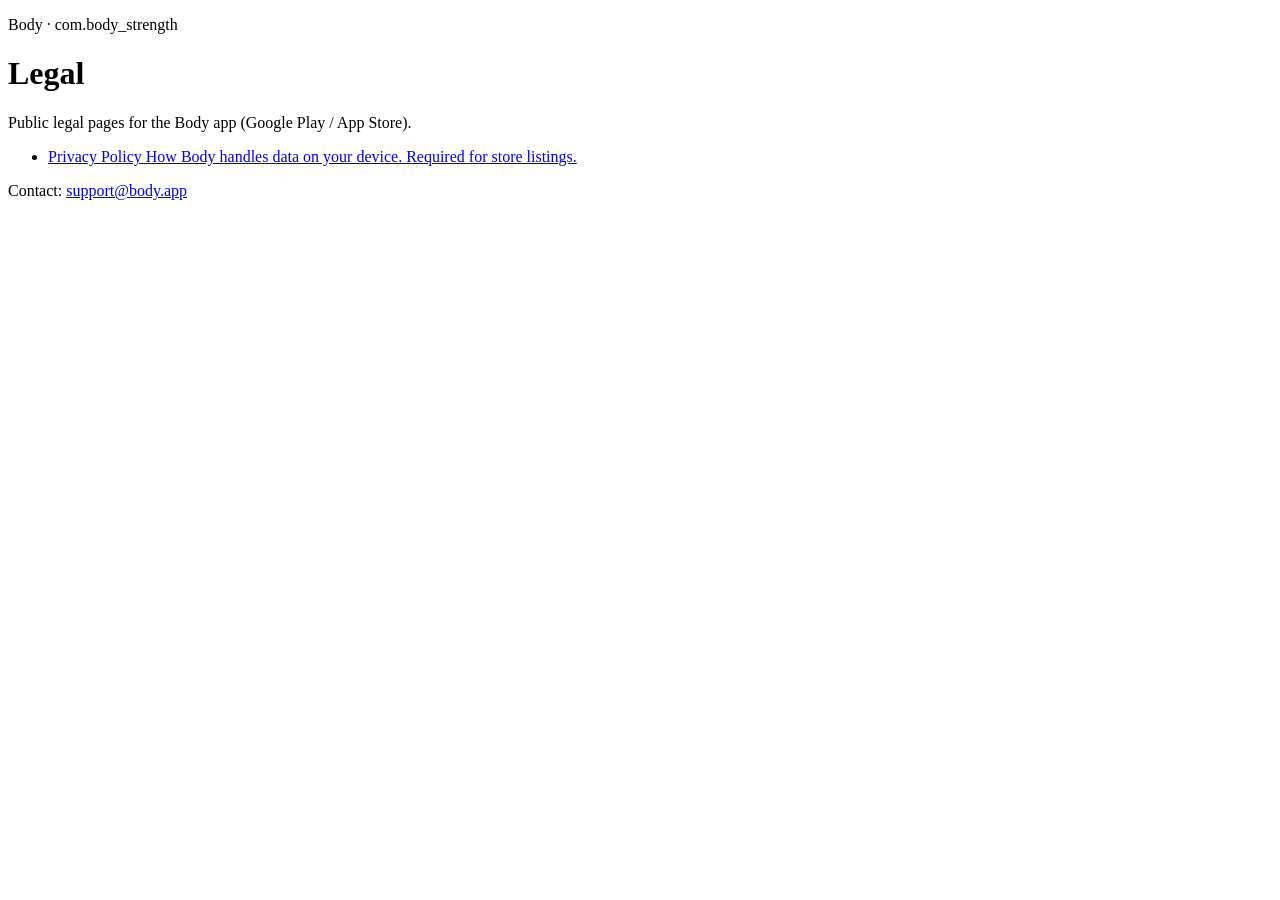
==== index.html @ ecf58af6 "Privacybeleid voor google play store" ====
<!DOCTYPE html>
<html lang="en">
  <head>
    <meta charset="utf-8" />
    <meta name="viewport" content="width=device-width, initial-scale=1" />
    <title>Body — Legal</title>
    <meta
      name="description"
      content="Legal pages for Body (com.body_strength), a local strength progression app."
    />
    <link rel="stylesheet" href="legal.css" />
  </head>
  <body>
    <main class="page">
      <header class="hero">
        <p class="eyebrow">Body · com.body_strength</p>
        <h1>Legal</h1>
        <p class="lede">
          Public legal pages for the Body app (Google Play / App Store).
        </p>
      </header>

      <ul class="link-list">
        <li>
          <a class="card-link" href="privacy.html">
            <span class="card-title">Privacy Policy</span>
            <span class="card-desc"
              >How Body handles data on your device. Required for store
              listings.</span
            >
          </a>
        </li>
      </ul>

      <footer class="footer">
        <p>
          Contact:
          <a href="mailto:support@body.app">support@body.app</a>
        </p>
      </footer>
    </main>
  </body>
</html>
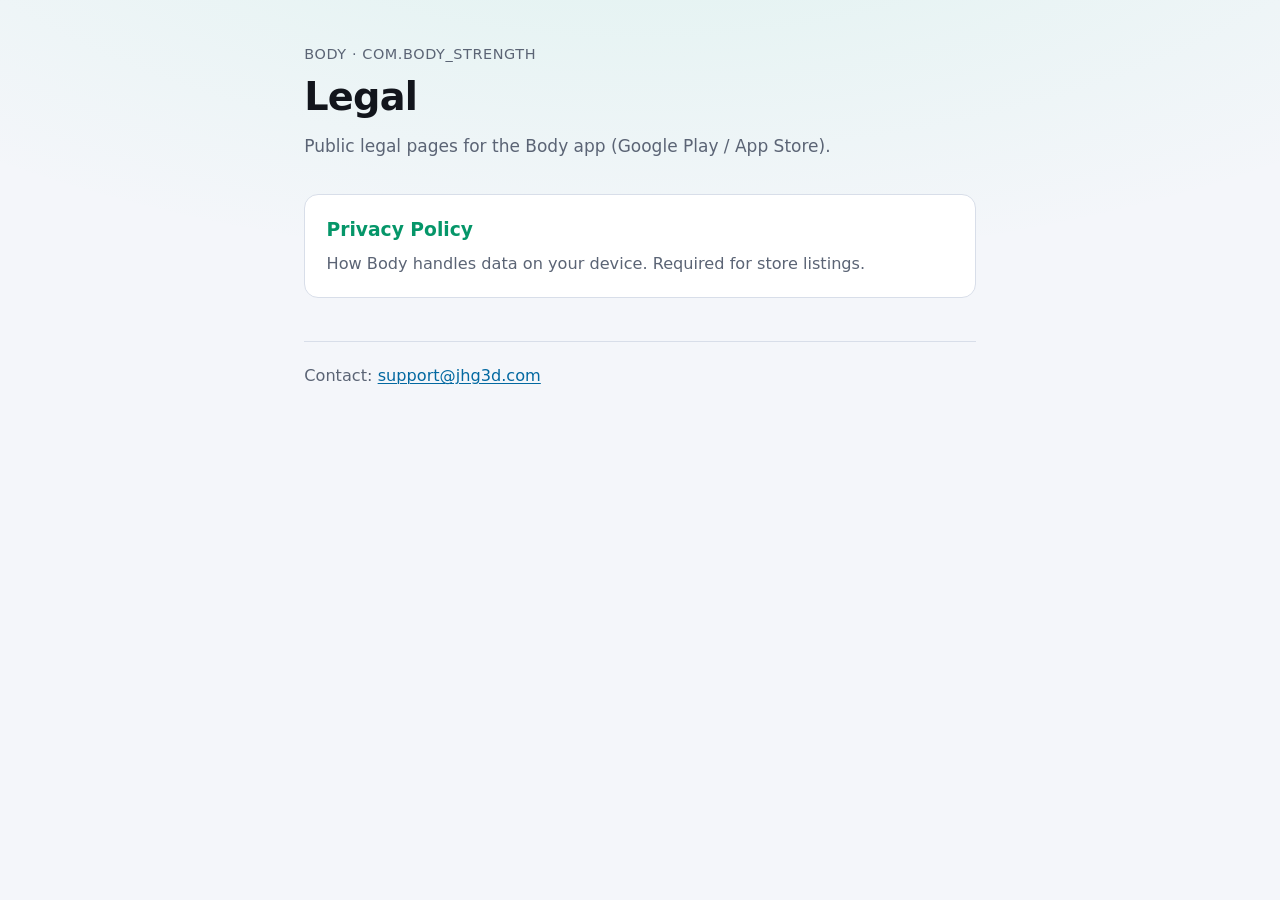
==== commit 888757cb: "Fix support contact to support@jhg3d.com Align GitHub Pages privacy/index with store-listing and app" ====
--- a/index.html
+++ b/index.html
@@ -35,7 +35,7 @@
       <footer class="footer">
         <p>
           Contact:
-          <a href="mailto:support@body.app">support@body.app</a>
+          <a href="mailto:support@jhg3d.com">support@jhg3d.com</a>
         </p>
       </footer>
     </main>
--- a/legal.css
+++ b/legal.css
@@ -0,0 +1,200 @@
+/* Body store legal pages — static, no build step */
+
+:root {
+  color-scheme: light dark;
+  --bg: #0f1218;
+  --surface: #171b24;
+  --text: #e8ecf4;
+  --muted: #9aa3b5;
+  --accent: #6ee7b7;
+  --accent-dim: #34d399;
+  --border: #2a3140;
+  --link: #7dd3fc;
+  --radius: 14px;
+  --max: 42rem;
+  --font: system-ui, -apple-system, "Segoe UI", Roboto, Ubuntu, Cantarell,
+    "Noto Sans", sans-serif;
+}
+
+@media (prefers-color-scheme: light) {
+  :root {
+    --bg: #f4f6fa;
+    --surface: #ffffff;
+    --text: #12151c;
+    --muted: #5b6475;
+    --accent: #059669;
+    --accent-dim: #047857;
+    --border: #d8dee9;
+    --link: #0369a1;
+  }
+}
+
+*,
+*::before,
+*::after {
+  box-sizing: border-box;
+}
+
+html {
+  font-size: 17px;
+  -webkit-text-size-adjust: 100%;
+}
+
+body {
+  margin: 0;
+  min-height: 100vh;
+  font-family: var(--font);
+  line-height: 1.6;
+  color: var(--text);
+  background:
+    radial-gradient(ellipse 80% 50% at 50% -20%, rgba(52, 211, 153, 0.12), transparent),
+    var(--bg);
+}
+
+a {
+  color: var(--link);
+  text-decoration-thickness: 1px;
+  text-underline-offset: 0.15em;
+}
+
+a:hover {
+  text-decoration-thickness: 2px;
+}
+
+code {
+  font-size: 0.9em;
+  padding: 0.1em 0.35em;
+  border-radius: 6px;
+  background: var(--surface);
+  border: 1px solid var(--border);
+}
+
+.page {
+  max-width: var(--max);
+  margin: 0 auto;
+  padding: 2.5rem 1.25rem 4rem;
+}
+
+.hero {
+  margin-bottom: 2rem;
+}
+
+.eyebrow {
+  margin: 0 0 0.5rem;
+  font-size: 0.85rem;
+  letter-spacing: 0.04em;
+  text-transform: uppercase;
+  color: var(--muted);
+}
+
+.eyebrow a {
+  color: var(--muted);
+}
+
+h1 {
+  margin: 0 0 0.75rem;
+  font-size: clamp(1.75rem, 4vw, 2.25rem);
+  line-height: 1.2;
+  letter-spacing: -0.02em;
+}
+
+h2 {
+  margin: 0 0 0.65rem;
+  font-size: 1.15rem;
+  letter-spacing: -0.01em;
+  color: var(--accent);
+}
+
+.lede,
+.meta {
+  margin: 0;
+  color: var(--muted);
+}
+
+.meta {
+  font-size: 0.95rem;
+  line-height: 1.55;
+}
+
+section {
+  margin: 0 0 1.5rem;
+  padding: 1.15rem 1.2rem;
+  background: var(--surface);
+  border: 1px solid var(--border);
+  border-radius: var(--radius);
+}
+
+section p:last-child,
+section ul:last-child {
+  margin-bottom: 0;
+}
+
+section p {
+  margin: 0 0 0.75rem;
+}
+
+ul {
+  margin: 0 0 0.75rem;
+  padding-left: 1.2rem;
+}
+
+li {
+  margin-bottom: 0.35rem;
+}
+
+li:last-child {
+  margin-bottom: 0;
+}
+
+.link-list {
+  list-style: none;
+  margin: 0;
+  padding: 0;
+}
+
+.card-link {
+  display: block;
+  padding: 1.2rem 1.25rem;
+  border-radius: var(--radius);
+  border: 1px solid var(--border);
+  background: var(--surface);
+  text-decoration: none;
+  color: inherit;
+  transition: border-color 0.15s ease, transform 0.15s ease;
+}
+
+.card-link:hover {
+  border-color: var(--accent-dim);
+  transform: translateY(-1px);
+  text-decoration: none;
+}
+
+.card-title {
+  display: block;
+  font-weight: 650;
+  font-size: 1.1rem;
+  margin-bottom: 0.35rem;
+  color: var(--accent);
+}
+
+.card-desc {
+  display: block;
+  color: var(--muted);
+  font-size: 0.95rem;
+}
+
+.footer {
+  margin-top: 2.5rem;
+  padding-top: 1.25rem;
+  border-top: 1px solid var(--border);
+  color: var(--muted);
+  font-size: 0.95rem;
+}
+
+.footer p {
+  margin: 0;
+}
+
+.policy section + section {
+  margin-top: 0;
+}
